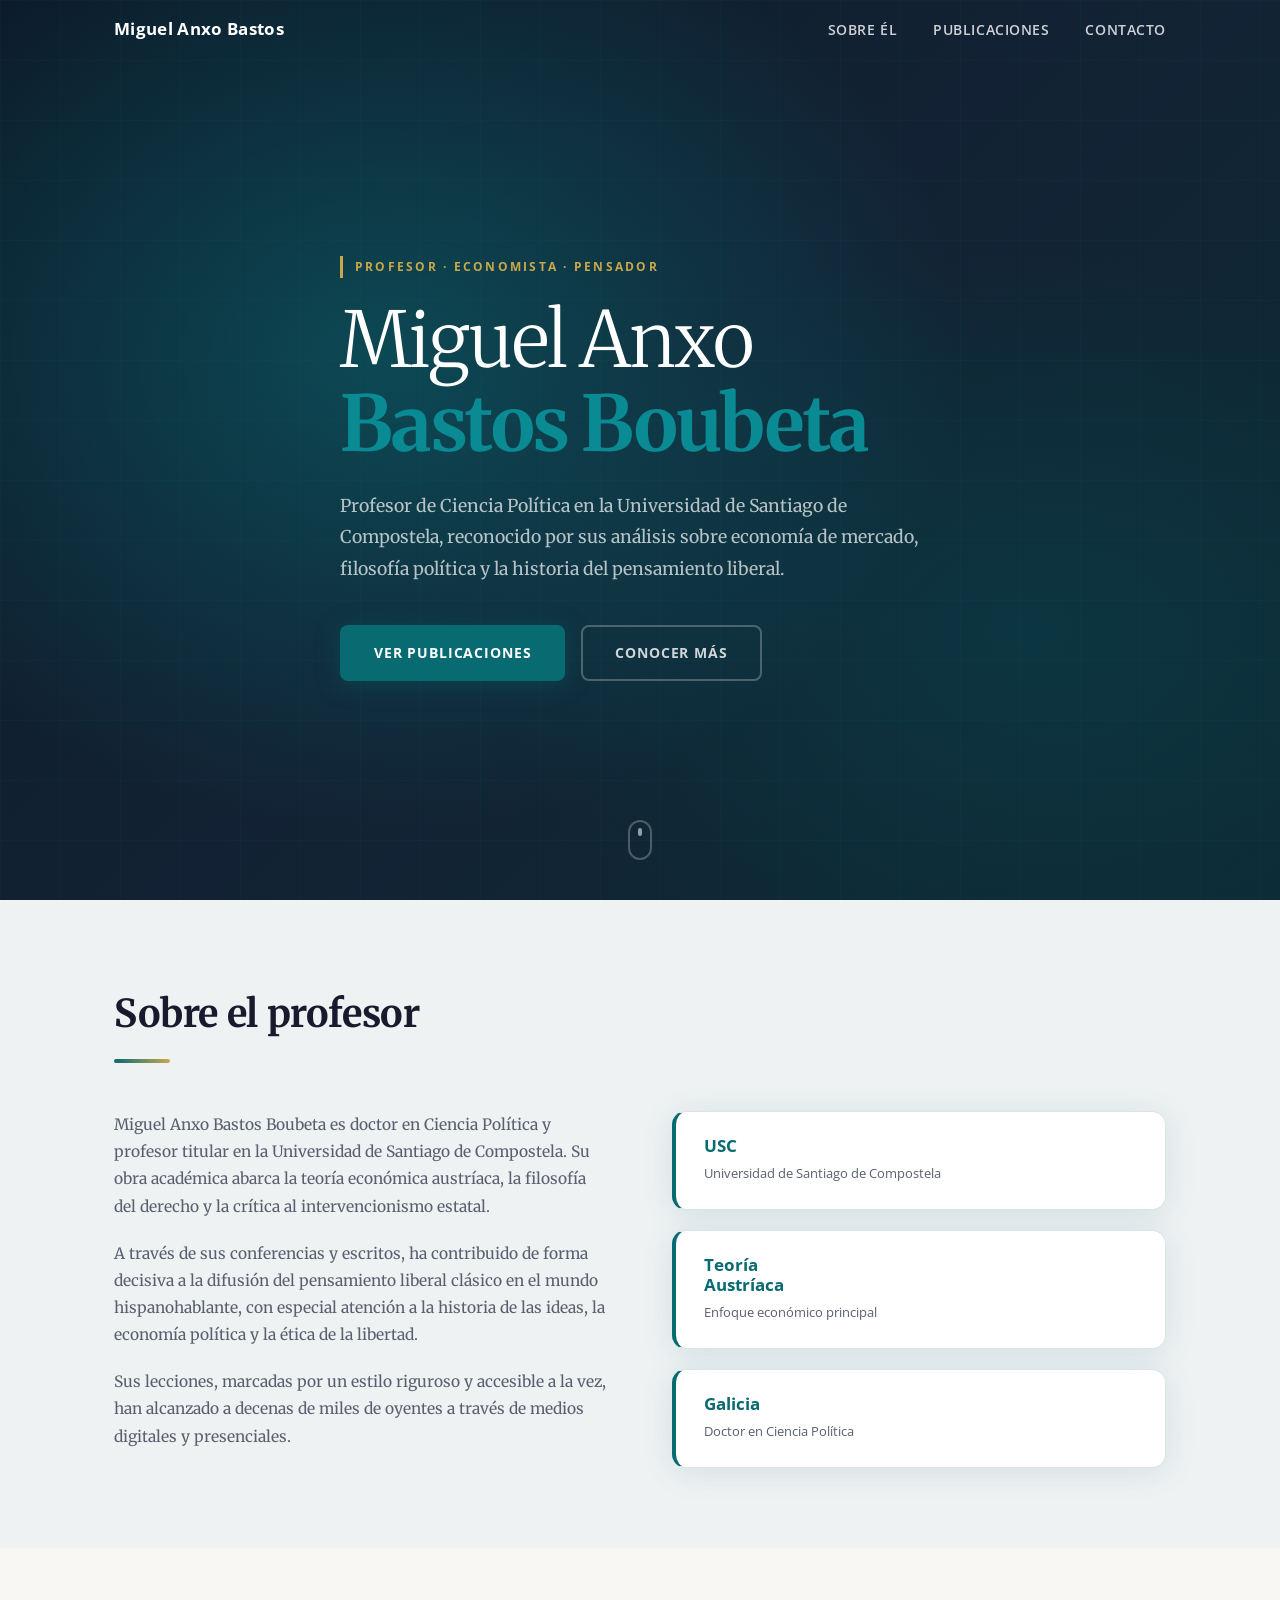
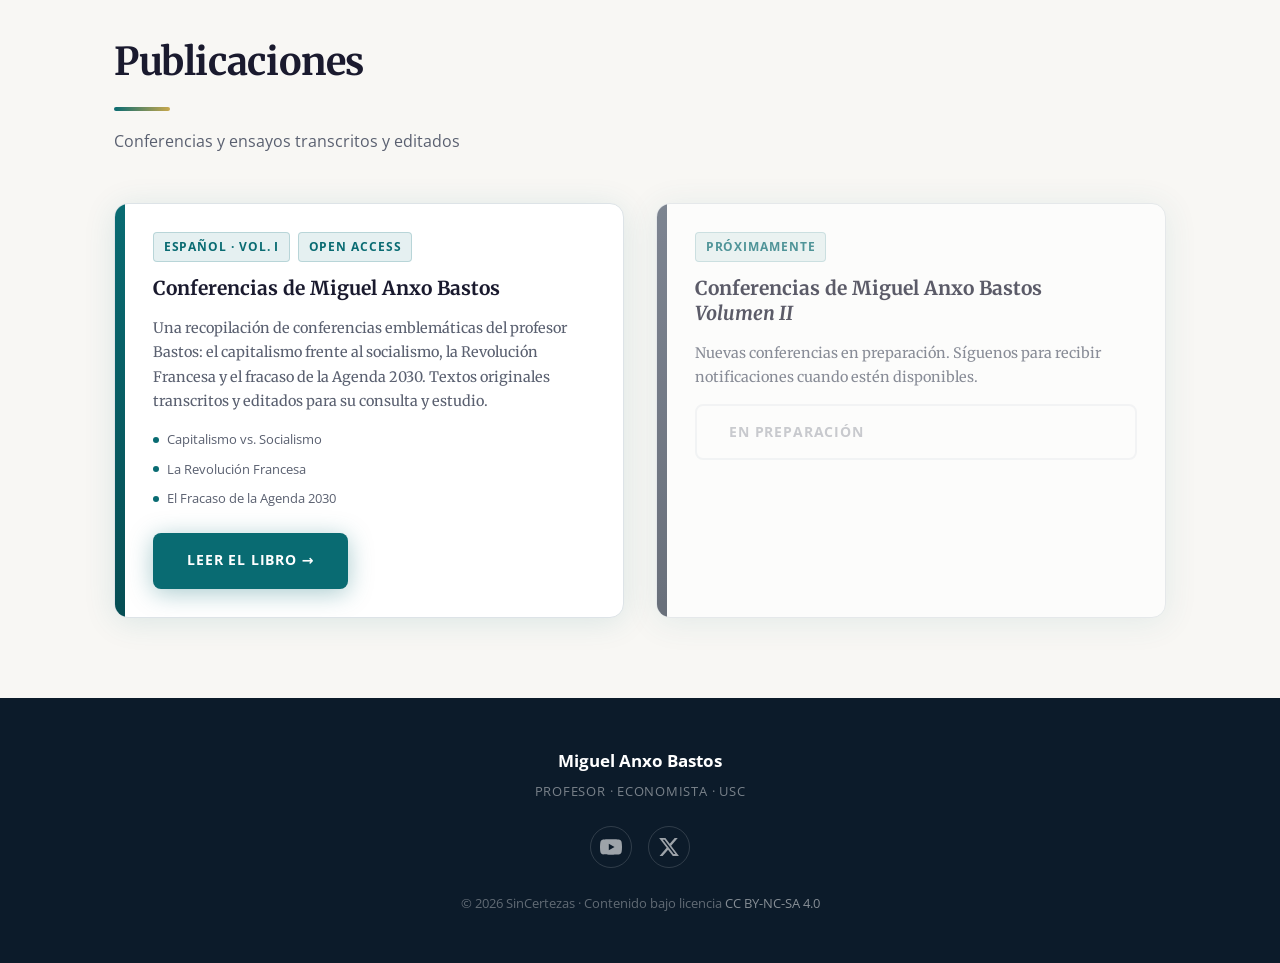
==== site/index.html @ 7849b555 "Initial commit to setup site." ====
<!DOCTYPE html>
<html lang="es">

<head>
  <meta charset="UTF-8" />
  <meta name="viewport" content="width=device-width, initial-scale=1.0" />
  <title>Miguel Anxo Bastos · Economista y Profesor de Ciencia Política</title>
  <meta name="description"
    content="Sitio no oficial de Miguel Anxo Bastos Boubeta, profesor de Ciencia Política y economista gallego. Accede a sus conferencias transcritas, análisis y publicaciones." />
  <meta property="og:title" content="Miguel Anxo Bastos · Economista y Profesor" />
  <meta property="og:description"
    content="Conferencias, análisis económico y pensamiento político de Miguel Anxo Bastos Boubeta." />
  <meta property="og:locale" content="es_ES" />
  <meta property="og:type" content="website" />
  <meta property="og:url" content="https://www.miguelanxobastos.org/" />
  <link rel="canonical" href="https://www.miguelanxobastos.org/" />
  <link rel="preconnect" href="https://fonts.googleapis.com" />
  <link rel="preconnect" href="https://fonts.gstatic.com" crossorigin />
  <link
    href="https://fonts.googleapis.com/css2?family=Merriweather:ital,wght@0,300;0,400;0,700;1,300;1,400&family=Open+Sans:wght@300;400;600;700&display=swap"
    rel="stylesheet" />
  <link rel="stylesheet" href="style.css" />
  <!-- Analytics -->
  <script defer data-domain="miguelanxobastos.org" data-api="/chivatin/chivatin/event"
    src="/chivatin/chivatin/script.js"></script>
</head>

<body>

  <!-- ─── NAV ─────────────────────────────────────────────── -->
  <header class="nav-bar" id="navbar">
    <div class="nav-inner">
      <a href="#" class="nav-logo">Miguel Anxo Bastos</a>
      <nav>
        <a href="#sobre" class="nav-link">Sobre él</a>
        <a href="#publicaciones" class="nav-link">Publicaciones</a>
        <a href="#contacto" class="nav-link">Contacto</a>
      </nav>
    </div>
  </header>

  <!-- ─── HERO ─────────────────────────────────────────────── -->
  <section class="hero" id="inicio">
    <div class="hero-bg"></div>
    <div class="hero-content">
      <span class="hero-label">Profesor · Economista · Pensador</span>
      <h1 class="hero-title">Miguel Anxo<br /><em>Bastos Boubeta</em></h1>
      <p class="hero-sub">
        Profesor de Ciencia Política en la Universidad de Santiago de Compostela,
        reconocido por sus análisis sobre economía de mercado, filosofía política
        y la historia del pensamiento liberal.
      </p>
      <div class="hero-actions">
        <a href="#publicaciones" class="btn btn-primary">Ver publicaciones</a>
        <a href="#sobre" class="btn btn-ghost">Conocer más</a>
      </div>
    </div>
    <div class="hero-scroll-hint" aria-hidden="true">
      <span></span>
    </div>
  </section>

  <!-- ─── SOBRE ─────────────────────────────────────────────── -->
  <section class="section sobre" id="sobre">
    <div class="container">
      <div class="section-header">
        <h2>Sobre el profesor</h2>
        <div class="section-rule"></div>
      </div>
      <div class="sobre-grid">
        <div class="sobre-text">
          <p>
            Miguel Anxo Bastos Boubeta es doctor en Ciencia Política y profesor
            titular en la Universidad de Santiago de Compostela. Su obra académica
            abarca la teoría económica austríaca, la filosofía del derecho y la
            crítica al intervencionismo estatal.
          </p>
          <p>
            A través de sus conferencias y escritos, ha contribuido de forma
            decisiva a la difusión del pensamiento liberal clásico en el mundo
            hispanohablante, con especial atención a la historia de las ideas,
            la economía política y la ética de la libertad.
          </p>
          <p>
            Sus lecciones, marcadas por un estilo riguroso y accesible a la vez,
            han alcanzado a decenas de miles de oyentes a través de medios
            digitales y presenciales.
          </p>
        </div>
        <div class="sobre-stats">
          <div class="stat-card">
            <span class="stat-number">USC</span>
            <span class="stat-label">Universidad de Santiago de Compostela</span>
          </div>
          <div class="stat-card">
            <span class="stat-number">Teoría<br />Austríaca</span>
            <span class="stat-label">Enfoque económico principal</span>
          </div>
          <div class="stat-card">
            <span class="stat-number">Galicia</span>
            <span class="stat-label">Doctor en Ciencia Política</span>
          </div>
        </div>
      </div>
    </div>
  </section>

  <!-- ─── PUBLICACIONES ─────────────────────────────────────── -->
  <section class="section publicaciones" id="publicaciones">
    <div class="container">
      <div class="section-header">
        <h2>Publicaciones</h2>
        <div class="section-rule"></div>
        <p class="section-sub">Conferencias y ensayos transcritos y editados</p>
      </div>
      <div class="books-grid">

        <!-- Book card: Vol I -->
        <article class="book-card" id="book-conferencias-vol-i">
          <div class="book-spine"></div>
          <div class="book-card-body">
            <div class="book-meta">
              <span class="book-tag">Español · Vol. I</span>
              <span class="book-tag">Open Access</span>
            </div>
            <h3 class="book-title">Conferencias de Miguel Anxo Bastos</h3>
            <p class="book-desc">
              Una recopilación de conferencias emblemáticas del profesor Bastos:
              el capitalismo frente al socialismo, la Revolución Francesa y el
              fracaso de la Agenda 2030. Textos originales transcritos y editados
              para su consulta y estudio.
            </p>
            <ul class="book-chapters">
              <li>Capitalismo vs. Socialismo</li>
              <li>La Revolución Francesa</li>
              <li>El Fracaso de la Agenda 2030</li>
            </ul>
            <a href="/conferencias_vol_i/" class="btn btn-primary book-cta" id="book-read-vol-i">
              Leer el libro →
            </a>
          </div>
        </article>

        <!-- Placeholder card: Vol II (coming soon) -->
        <article class="book-card book-card--soon" id="book-conferencias-vol-ii">
          <div class="book-spine book-spine--alt"></div>
          <div class="book-card-body">
            <div class="book-meta">
              <span class="book-tag">Próximamente</span>
            </div>
            <h3 class="book-title">Conferencias de Miguel Anxo Bastos<br /><em>Volumen II</em></h3>
            <p class="book-desc">
              Nuevas conferencias en preparación. Síguenos para recibir
              notificaciones cuando estén disponibles.
            </p>
            <span class="btn btn-ghost btn-disabled">En preparación</span>
          </div>
        </article>

      </div>
    </div>
  </section>

  <!-- ─── CONTACTO / FOOTER ─────────────────────────────────── -->
  <footer class="footer" id="contacto">
    <div class="container footer-inner">
      <div class="footer-brand">
        <span class="footer-name">Miguel Anxo Bastos</span>
        <span class="footer-tagline">Profesor · Economista · USC</span>
      </div>
      <div class="footer-links">
        <a href="https://www.youtube.com/watch?v=b1VOV4dVapQ&list=PLF9aIFEJl1RNHY_1Ks-uacRBmCGb8vvih" target="_blank"
          rel="noopener" class="footer-icon" aria-label="YouTube" id="link-youtube">
          <svg viewBox="0 0 24 24" fill="currentColor" width="22" height="22">
            <path
              d="M23.5 6.2a3.02 3.02 0 0 0-2.12-2.14C19.5 3.6 12 3.6 12 3.6s-7.5 0-9.38.46A3.02 3.02 0 0 0 .5 6.2 31.7 31.7 0 0 0 0 12a31.7 31.7 0 0 0 .5 5.8 3.02 3.02 0 0 0 2.12 2.14C4.5 20.4 12 20.4 12 20.4s7.5 0 9.38-.46a3.02 3.02 0 0 0 2.12-2.14A31.7 31.7 0 0 0 24 12a31.7 31.7 0 0 0-.5-5.8zM9.6 15.6V8.4l6.28 3.6-6.28 3.6z" />
          </svg>
        </a>
        <a href="https://x.com/Bastos_Quotes" target="_blank" rel="noopener" class="footer-icon"
          aria-label="X / Twitter" id="link-twitter">
          <svg viewBox="0 0 24 24" fill="currentColor" width="22" height="22">
            <path
              d="M18.244 2.25h3.308l-7.227 8.26 8.502 11.24H16.17l-5.214-6.817L4.99 21.75H1.68l7.73-8.835L1.254 2.25H8.08l4.713 6.231zm-1.161 17.52h1.833L7.084 4.126H5.117z" />
          </svg>
        </a>
      </div>
      <p class="footer-copy">
        © <span id="year"></span> SinCertezas · Contenido bajo licencia
        <a href="https://creativecommons.org/licenses/by-nc-sa/4.0/" target="_blank" rel="noopener">CC BY-NC-SA 4.0</a>
      </p>
    </div>
  </footer>

  <script>
    // Set current year
    document.getElementById('year').textContent = new Date().getFullYear();

    // Sticky nav shadow on scroll
    const nav = document.getElementById('navbar');
    window.addEventListener('scroll', () => {
      nav.classList.toggle('nav-scrolled', window.scrollY > 40);
    });
  </script>
</body>

</html>
---- site/style.css ----
/* ─── Design Tokens ─────────────────────────────────────── */
:root {
  --teal:       #096B72;
  --teal-light: #0a8a93;
  --teal-dark:  #064e54;
  --navy:       #0c1b2a;
  --navy-mid:   #122234;
  --gold:       #c9a84c;
  --text:       #1a1a2e;
  --text-muted: #5a6070;
  --bg:         #f8f7f4;
  --bg-alt:     #eef2f3;
  --card-bg:    #ffffff;
  --border:     #dde3e7;
  --radius:     14px;
  --shadow:     0 4px 32px rgba(9,107,114,.12);
  --shadow-lg:  0 12px 56px rgba(9,107,114,.20);
  --transition: .3s cubic-bezier(.4,0,.2,1);
  --font-body:  'Merriweather', Georgia, serif;
  --font-ui:    'Open Sans', system-ui, sans-serif;
}

/* ─── Dark Mode ──────────────────────────────────────────── */
@media (prefers-color-scheme: dark) {
  :root {
    --text:      #e8eaf0;
    --text-muted:#8a95a5;
    --bg:        #0d1117;
    --bg-alt:    #161b22;
    --card-bg:   #1c2333;
    --border:    #2d3748;
    --shadow:    0 4px 32px rgba(0,0,0,.4);
    --shadow-lg: 0 12px 56px rgba(0,0,0,.5);
  }
}

/* ─── Reset & Base ───────────────────────────────────────── */
*, *::before, *::after { box-sizing: border-box; margin: 0; padding: 0; }
html { scroll-behavior: smooth; font-size: 16px; }

body {
  font-family: var(--font-body);
  background-color: var(--bg);
  color: var(--text);
  line-height: 1.75;
  -webkit-font-smoothing: antialiased;
}

a { color: var(--teal); text-decoration: none; transition: color var(--transition); }
a:hover { color: var(--teal-light); }

img { max-width: 100%; display: block; }

/* ─── Layout ─────────────────────────────────────────────── */
.container {
  max-width: 1100px;
  margin: 0 auto;
  padding: 0 1.5rem;
}

.section {
  padding: 5rem 0;
}

/* ─── Nav ────────────────────────────────────────────────── */
.nav-bar {
  position: fixed;
  top: 0; left: 0; right: 0;
  z-index: 100;
  background: transparent;
  transition: background var(--transition), box-shadow var(--transition);
}

.nav-bar.nav-scrolled {
  background: rgba(12, 27, 42, 0.92);
  backdrop-filter: blur(12px);
  -webkit-backdrop-filter: blur(12px);
  box-shadow: 0 1px 0 rgba(255,255,255,.08);
}

.nav-inner {
  max-width: 1100px;
  margin: 0 auto;
  padding: .9rem 1.5rem;
  display: flex;
  align-items: center;
  justify-content: space-between;
}

.nav-logo {
  font-family: var(--font-ui);
  font-weight: 700;
  font-size: 1.05rem;
  color: #fff;
  letter-spacing: .02em;
}

.nav-link {
  font-family: var(--font-ui);
  font-size: .88rem;
  font-weight: 600;
  color: rgba(255,255,255,.8);
  margin-left: 2rem;
  letter-spacing: .04em;
  text-transform: uppercase;
  transition: color var(--transition);
}
.nav-link:hover { color: #fff; }

/* ─── Hero ───────────────────────────────────────────────── */
.hero {
  position: relative;
  min-height: 100vh;
  display: flex;
  align-items: center;
  overflow: hidden;
}

.hero-bg {
  position: absolute;
  inset: 0;
  background:
    radial-gradient(ellipse 70% 80% at 30% 40%, rgba(9,107,114,.55) 0%, transparent 65%),
    radial-gradient(ellipse 60% 60% at 80% 70%, rgba(6,78,84,.4) 0%, transparent 70%),
    linear-gradient(135deg, #0c1b2a 0%, #122234 50%, #0d2a35 100%);
  z-index: 0;
}

/* Subtle animated grid pattern */
.hero-bg::after {
  content: '';
  position: absolute;
  inset: 0;
  background-image:
    linear-gradient(rgba(9,107,114,.08) 1px, transparent 1px),
    linear-gradient(90deg, rgba(9,107,114,.08) 1px, transparent 1px);
  background-size: 60px 60px;
  animation: gridPan 20s linear infinite;
}

@keyframes gridPan {
  from { background-position: 0 0; }
  to   { background-position: 60px 60px; }
}

.hero-content {
  position: relative;
  z-index: 2;
  max-width: 1100px;
  margin: 0 auto;
  padding: 7rem 1.5rem 5rem;
}

.hero-label {
  display: inline-block;
  font-family: var(--font-ui);
  font-size: .78rem;
  font-weight: 700;
  letter-spacing: .18em;
  text-transform: uppercase;
  color: var(--gold);
  margin-bottom: 1.25rem;
  border-left: 3px solid var(--gold);
  padding-left: .75rem;
}

.hero-title {
  font-size: clamp(2.8rem, 6vw, 5rem);
  font-weight: 300;
  color: #fff;
  line-height: 1.1;
  margin-bottom: 1.5rem;
  letter-spacing: -.02em;
}
.hero-title em {
  font-style: normal;
  font-weight: 700;
  color: var(--teal-light);
}

.hero-sub {
  max-width: 600px;
  font-size: 1.1rem;
  color: rgba(255,255,255,.7);
  line-height: 1.8;
  margin-bottom: 2.5rem;
}

.hero-actions { display: flex; gap: 1rem; flex-wrap: wrap; }

/* ─── Buttons ────────────────────────────────────────────── */
.btn {
  display: inline-flex;
  align-items: center;
  font-family: var(--font-ui);
  font-weight: 700;
  font-size: .88rem;
  letter-spacing: .06em;
  text-transform: uppercase;
  padding: .85rem 2rem;
  border-radius: 8px;
  transition: all var(--transition);
  cursor: pointer;
  border: 2px solid transparent;
}

.btn-primary {
  background: var(--teal);
  color: #fff;
  box-shadow: 0 4px 24px rgba(9,107,114,.35);
}
.btn-primary:hover {
  background: var(--teal-light);
  color: #fff;
  transform: translateY(-2px);
  box-shadow: 0 8px 32px rgba(9,107,114,.45);
}

.btn-ghost {
  background: transparent;
  color: rgba(255,255,255,.8);
  border-color: rgba(255,255,255,.25);
}
.btn-ghost:hover {
  border-color: rgba(255,255,255,.6);
  color: #fff;
  transform: translateY(-2px);
}

.btn-disabled {
  opacity: .45;
  cursor: not-allowed;
  pointer-events: none;
  background: transparent;
  border-color: var(--border);
  color: var(--text-muted);
}

/* ─── Scroll hint ────────────────────────────────────────── */
.hero-scroll-hint {
  position: absolute;
  bottom: 2.5rem;
  left: 50%;
  transform: translateX(-50%);
  z-index: 2;
}
.hero-scroll-hint span {
  display: block;
  width: 24px;
  height: 40px;
  border: 2px solid rgba(255,255,255,.25);
  border-radius: 12px;
  position: relative;
}
.hero-scroll-hint span::after {
  content: '';
  position: absolute;
  top: 6px;
  left: 50%;
  transform: translateX(-50%);
  width: 4px;
  height: 8px;
  background: rgba(255,255,255,.55);
  border-radius: 2px;
  animation: scrollDot 2s ease-in-out infinite;
}
@keyframes scrollDot {
  0%   { opacity: 1; transform: translateX(-50%) translateY(0); }
  100% { opacity: 0; transform: translateX(-50%) translateY(14px); }
}

/* ─── Section Header ─────────────────────────────────────── */
.section-header {
  margin-bottom: 3rem;
}

.section-header h2 {
  font-size: clamp(1.8rem, 3vw, 2.6rem);
  font-weight: 700;
  letter-spacing: -.01em;
  margin-bottom: .75rem;
}

.section-rule {
  width: 56px;
  height: 4px;
  background: linear-gradient(90deg, var(--teal), var(--gold));
  border-radius: 2px;
  margin-bottom: 1rem;
}

.section-sub {
  font-family: var(--font-ui);
  color: var(--text-muted);
  font-size: 1rem;
}

/* ─── Sobre ──────────────────────────────────────────────── */
.sobre { background: var(--bg-alt); }

.sobre-grid {
  display: grid;
  grid-template-columns: 1fr 1fr;
  gap: 4rem;
  align-items: start;
}

@media (max-width: 768px) {
  .sobre-grid { grid-template-columns: 1fr; gap: 2.5rem; }
}

.sobre-text p {
  margin-bottom: 1.25rem;
  color: var(--text-muted);
  font-size: .97rem;
}
.sobre-text p:last-child { margin-bottom: 0; }

.sobre-stats {
  display: flex;
  flex-direction: column;
  gap: 1.25rem;
}

.stat-card {
  background: var(--card-bg);
  border: 1px solid var(--border);
  border-radius: var(--radius);
  padding: 1.5rem 1.75rem;
  box-shadow: var(--shadow);
  display: flex;
  flex-direction: column;
  gap: .35rem;
  transition: transform var(--transition), box-shadow var(--transition);
  border-left: 4px solid var(--teal);
}
.stat-card:hover {
  transform: translateY(-3px);
  box-shadow: var(--shadow-lg);
}

.stat-number {
  font-family: var(--font-ui);
  font-size: 1.05rem;
  font-weight: 700;
  color: var(--teal);
  line-height: 1.2;
}
.stat-label {
  font-family: var(--font-ui);
  font-size: .82rem;
  color: var(--text-muted);
}

/* ─── Publicaciones ──────────────────────────────────────── */
.publicaciones { background: var(--bg); }

.books-grid {
  display: grid;
  grid-template-columns: repeat(auto-fit, minmax(320px, 1fr));
  gap: 2rem;
}

.book-card {
  background: var(--card-bg);
  border: 1px solid var(--border);
  border-radius: var(--radius);
  box-shadow: var(--shadow);
  display: flex;
  flex-direction: row;
  overflow: hidden;
  transition: transform var(--transition), box-shadow var(--transition);
}
.book-card:hover {
  transform: translateY(-4px);
  box-shadow: var(--shadow-lg);
}

.book-card--soon {
  opacity: .7;
}
.book-card--soon:hover { transform: none; box-shadow: var(--shadow); }

.book-spine {
  width: 10px;
  flex-shrink: 0;
  background: linear-gradient(180deg, var(--teal), var(--teal-dark));
}
.book-spine--alt {
  background: linear-gradient(180deg, #4a5568, #2d3748);
}

.book-card-body {
  padding: 1.75rem;
  display: flex;
  flex-direction: column;
  gap: .9rem;
}

.book-meta { display: flex; gap: .5rem; flex-wrap: wrap; }

.book-tag {
  font-family: var(--font-ui);
  font-size: .72rem;
  font-weight: 700;
  letter-spacing: .08em;
  text-transform: uppercase;
  background: rgba(9,107,114,.1);
  color: var(--teal);
  padding: .25rem .6rem;
  border-radius: 4px;
  border: 1px solid rgba(9,107,114,.2);
}
@media (prefers-color-scheme: dark) {
  .book-tag { background: rgba(9,107,114,.25); border-color: rgba(9,107,114,.4); }
}

.book-title {
  font-size: 1.2rem;
  font-weight: 700;
  line-height: 1.3;
}

.book-desc {
  font-size: .9rem;
  color: var(--text-muted);
  line-height: 1.7;
}

.book-chapters {
  list-style: none;
  padding: 0;
  display: flex;
  flex-direction: column;
  gap: .4rem;
}
.book-chapters li {
  font-family: var(--font-ui);
  font-size: .83rem;
  color: var(--text-muted);
  display: flex;
  align-items: center;
  gap: .5rem;
}
.book-chapters li::before {
  content: '';
  display: inline-block;
  width: 6px;
  height: 6px;
  border-radius: 50%;
  background: var(--teal);
  flex-shrink: 0;
}

.book-cta { align-self: flex-start; margin-top: .5rem; }

/* ─── Footer ─────────────────────────────────────────────── */
.footer {
  background: var(--navy);
  padding: 3rem 0;
}

.footer-inner {
  display: flex;
  flex-direction: column;
  align-items: center;
  gap: 1.5rem;
  text-align: center;
}

.footer-brand {
  display: flex;
  flex-direction: column;
  gap: .3rem;
}

.footer-name {
  font-family: var(--font-ui);
  font-weight: 700;
  font-size: 1.05rem;
  color: #fff;
}

.footer-tagline {
  font-family: var(--font-ui);
  font-size: .8rem;
  color: rgba(255,255,255,.45);
  letter-spacing: .06em;
  text-transform: uppercase;
}

.footer-links { display: flex; gap: 1rem; }

.footer-icon {
  display: flex;
  align-items: center;
  justify-content: center;
  width: 42px;
  height: 42px;
  border-radius: 50%;
  border: 1px solid rgba(255,255,255,.15);
  color: rgba(255,255,255,.6);
  transition: all var(--transition);
}
.footer-icon:hover {
  background: var(--teal);
  border-color: var(--teal);
  color: #fff;
  transform: translateY(-2px);
}

.footer-copy {
  font-family: var(--font-ui);
  font-size: .8rem;
  color: rgba(255,255,255,.35);
}
.footer-copy a { color: rgba(255,255,255,.5); }
.footer-copy a:hover { color: rgba(255,255,255,.8); }

/* ─── Utilities ──────────────────────────────────────────── */
@media (max-width: 500px) {
  .hero-title { font-size: 2.4rem; }
  .nav-link { display: none; }
  .books-grid { grid-template-columns: 1fr; }
}
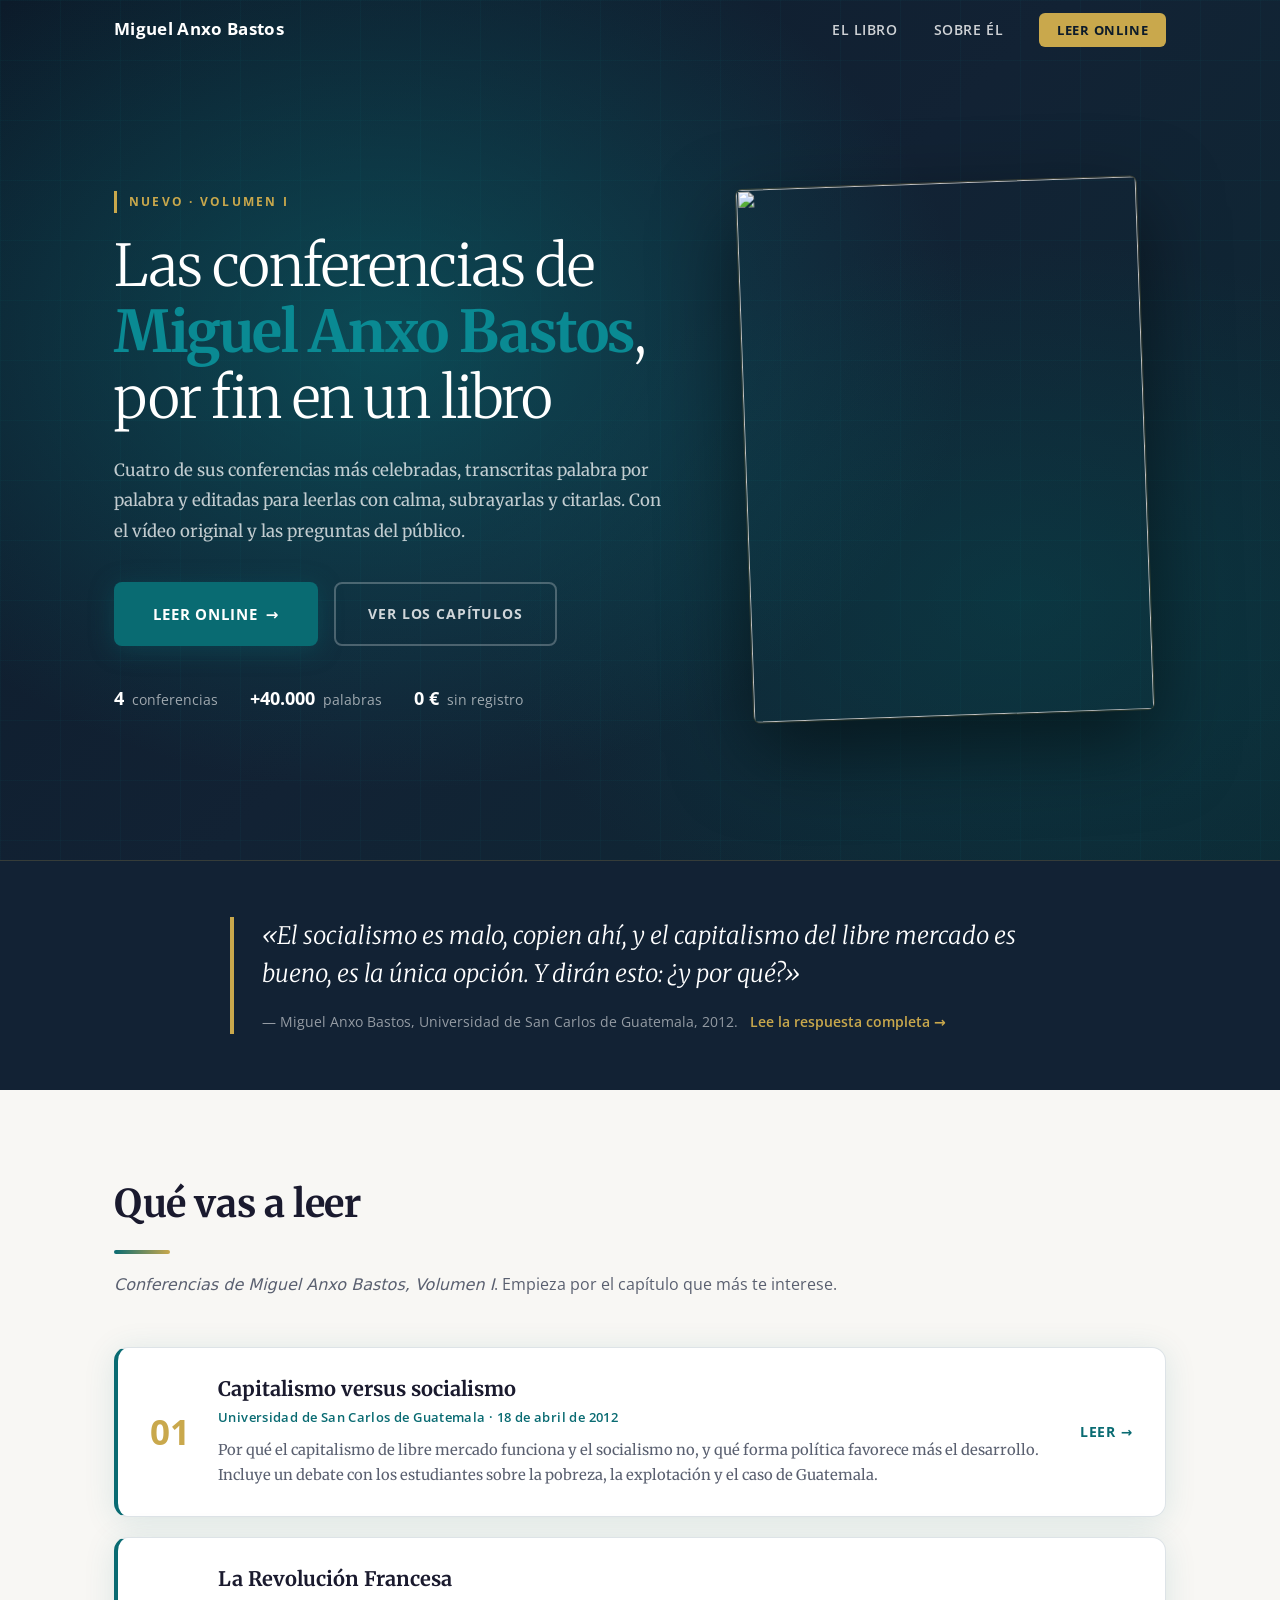
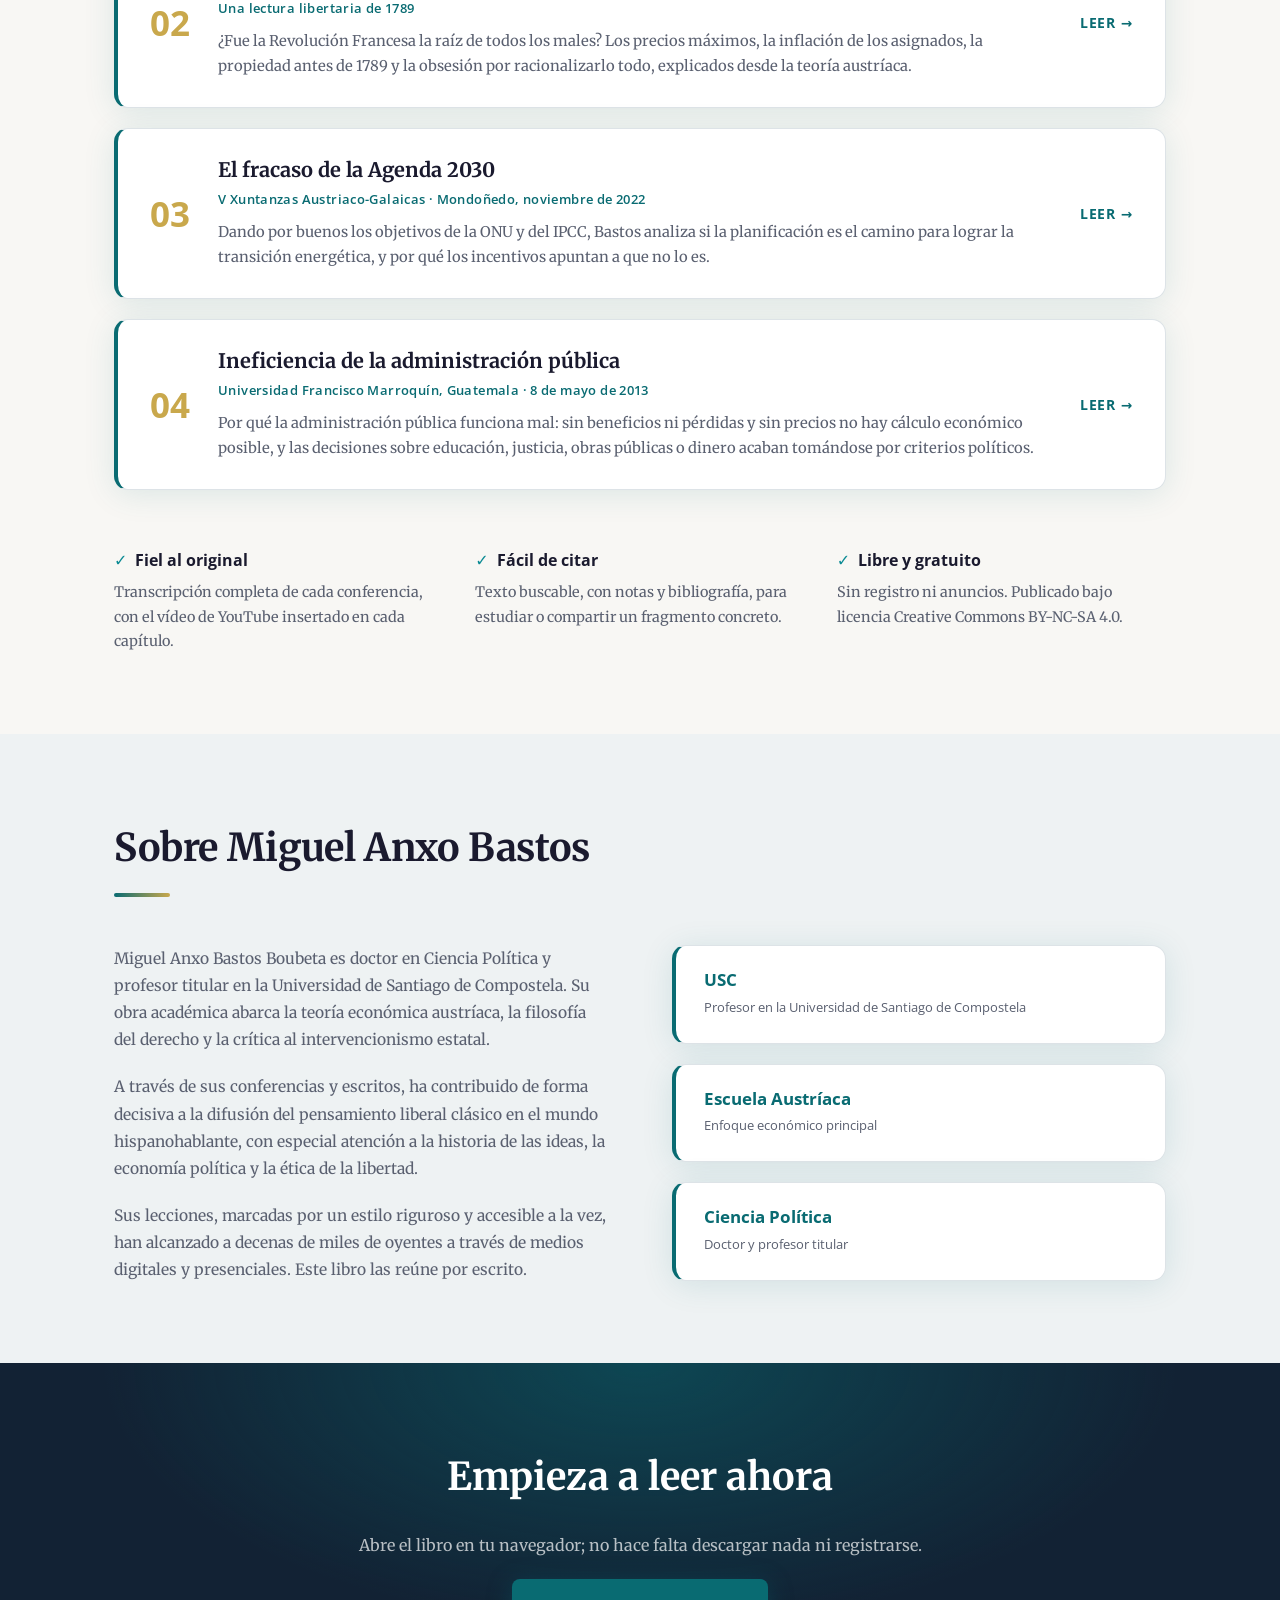
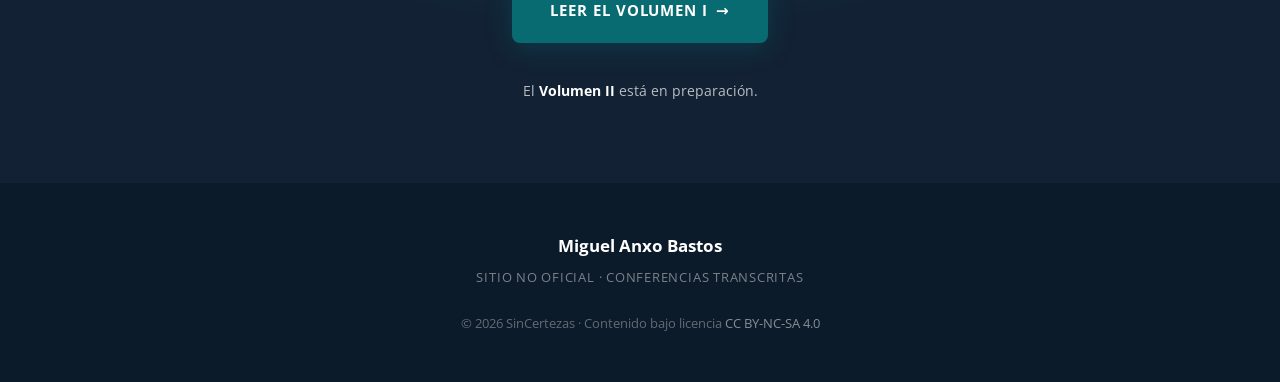
==== commit 0d8cd843: "New webpage." ====
--- a/site/index.html
+++ b/site/index.html
@@ -4,188 +4,326 @@
 <head>
   <meta charset="UTF-8" />
   <meta name="viewport" content="width=device-width, initial-scale=1.0" />
-  <title>Miguel Anxo Bastos · Economista y Profesor de Ciencia Política</title>
+  <title>Conferencias de Miguel Anxo Bastos: libro online</title>
   <meta name="description"
-    content="Sitio no oficial de Miguel Anxo Bastos Boubeta, profesor de Ciencia Política y economista gallego. Accede a sus conferencias transcritas, análisis y publicaciones." />
-  <meta property="og:title" content="Miguel Anxo Bastos · Economista y Profesor" />
+    content="Lee online las conferencias de Miguel Anxo Bastos transcritas y editadas: Capitalismo vs. Socialismo, la Revolución Francesa, el fracaso de la Agenda 2030 y la ineficiencia de la administración pública." />
+  <meta name="author" content="SinCertezas" />
+  <meta name="robots" content="index, follow, max-image-preview:large" />
+  <meta name="theme-color" content="#0c1b2a" />
+  <link rel="canonical" href="https://www.miguelanxobastos.org/" />
+
+  <!-- Open Graph / Twitter -->
+  <meta property="og:type" content="website" />
+  <meta property="og:site_name" content="Miguel Anxo Bastos" />
+  <meta property="og:locale" content="es_ES" />
+  <meta property="og:url" content="https://www.miguelanxobastos.org/" />
+  <meta property="og:title" content="Conferencias de Miguel Anxo Bastos · Vol. I" />
   <meta property="og:description"
-    content="Conferencias, análisis económico y pensamiento político de Miguel Anxo Bastos Boubeta." />
-  <meta property="og:locale" content="es_ES" />
-  <meta property="og:type" content="website" />
-  <meta property="og:url" content="https://www.miguelanxobastos.org/" />
-  <link rel="canonical" href="https://www.miguelanxobastos.org/" />
+    content="Cuatro conferencias del profesor Bastos transcritas y editadas. Léelas online, sin registro." />
+  <meta property="og:image" content="https://www.miguelanxobastos.org/conferencias_vol_i/cover.png" />
+  <meta property="og:image:width" content="640" />
+  <meta property="og:image:height" content="640" />
+  <meta property="og:image:alt" content="Portada del libro Conferencias de Miguel Anxo Bastos, Volumen I" />
+  <meta name="twitter:card" content="summary_large_image" />
+
+  <link rel="icon" type="image/png" href="/logo.png" />
+  <link rel="preload" as="image" href="/conferencias_vol_i/cover.png" />
   <link rel="preconnect" href="https://fonts.googleapis.com" />
   <link rel="preconnect" href="https://fonts.gstatic.com" crossorigin />
   <link
     href="https://fonts.googleapis.com/css2?family=Merriweather:ital,wght@0,300;0,400;0,700;1,300;1,400&family=Open+Sans:wght@300;400;600;700&display=swap"
     rel="stylesheet" />
   <link rel="stylesheet" href="style.css" />
+
+  <!-- Structured data -->
+  <script type="application/ld+json">
+  {
+    "@context": "https://schema.org",
+    "@graph": [
+      {
+        "@type": "WebSite",
+        "@id": "https://www.miguelanxobastos.org/#website",
+        "url": "https://www.miguelanxobastos.org/",
+        "name": "Miguel Anxo Bastos",
+        "inLanguage": "es"
+      },
+      {
+        "@type": "Person",
+        "@id": "https://www.miguelanxobastos.org/#person",
+        "name": "Miguel Anxo Bastos Boubeta",
+        "jobTitle": "Profesor de Ciencia Política",
+        "affiliation": {
+          "@type": "CollegeOrUniversity",
+          "name": "Universidad de Santiago de Compostela"
+        },
+        "knowsAbout": ["Escuela austríaca de economía", "Ciencia política", "Liberalismo", "Historia del pensamiento político"]
+      },
+      {
+        "@type": "Book",
+        "@id": "https://www.miguelanxobastos.org/#book-vol-i",
+        "name": "Conferencias de Miguel Anxo Bastos, Volumen I",
+        "url": "https://www.miguelanxobastos.org/conferencias_vol_i/",
+        "image": "https://www.miguelanxobastos.org/conferencias_vol_i/cover.png",
+        "inLanguage": "es",
+        "isAccessibleForFree": true,
+        "license": "https://creativecommons.org/licenses/by-nc-sa/4.0/",
+        "author": { "@id": "https://www.miguelanxobastos.org/#person" },
+        "about": ["Capitalismo", "Socialismo", "Revolución Francesa", "Agenda 2030", "Administración pública"],
+        "hasPart": [
+          {
+            "@type": "Chapter",
+            "name": "Capitalismo versus socialismo",
+            "url": "https://www.miguelanxobastos.org/conferencias_vol_i/capitalismo-vs-socialismo.html"
+          },
+          {
+            "@type": "Chapter",
+            "name": "La Revolución Francesa",
+            "url": "https://www.miguelanxobastos.org/conferencias_vol_i/la-revolucion-francesa.html"
+          },
+          {
+            "@type": "Chapter",
+            "name": "El fracaso de la Agenda 2030",
+            "url": "https://www.miguelanxobastos.org/conferencias_vol_i/el-fracaso-de-la-agenda-2030.html"
+          },
+          {
+            "@type": "Chapter",
+            "name": "Ineficiencia de la administración pública",
+            "url": "https://www.miguelanxobastos.org/conferencias_vol_i/ineficiencia-administracion-publica.html"
+          }
+        ]
+      }
+    ]
+  }
+  </script>
+
   <!-- Analytics -->
   <script defer data-domain="miguelanxobastos.org" data-api="/chivatin/chivatin/event"
     src="/chivatin/chivatin/script.js"></script>
 </head>
 
 <body>
+  <a href="#libro" class="skip-link">Saltar al libro</a>
 
   <!-- ─── NAV ─────────────────────────────────────────────── -->
   <header class="nav-bar" id="navbar">
     <div class="nav-inner">
-      <a href="#" class="nav-logo">Miguel Anxo Bastos</a>
-      <nav>
+      <a href="#inicio" class="nav-logo">Miguel Anxo Bastos</a>
+      <nav aria-label="Principal">
+        <a href="#libro" class="nav-link">El libro</a>
         <a href="#sobre" class="nav-link">Sobre él</a>
-        <a href="#publicaciones" class="nav-link">Publicaciones</a>
-        <a href="#contacto" class="nav-link">Contacto</a>
+        <a href="/conferencias_vol_i/" class="nav-cta">Leer online</a>
       </nav>
     </div>
   </header>
 
-  <!-- ─── HERO ─────────────────────────────────────────────── -->
-  <section class="hero" id="inicio">
-    <div class="hero-bg"></div>
-    <div class="hero-content">
-      <span class="hero-label">Profesor · Economista · Pensador</span>
-      <h1 class="hero-title">Miguel Anxo<br /><em>Bastos Boubeta</em></h1>
-      <p class="hero-sub">
-        Profesor de Ciencia Política en la Universidad de Santiago de Compostela,
-        reconocido por sus análisis sobre economía de mercado, filosofía política
-        y la historia del pensamiento liberal.
-      </p>
-      <div class="hero-actions">
-        <a href="#publicaciones" class="btn btn-primary">Ver publicaciones</a>
-        <a href="#sobre" class="btn btn-ghost">Conocer más</a>
-      </div>
-    </div>
-    <div class="hero-scroll-hint" aria-hidden="true">
-      <span></span>
-    </div>
-  </section>
-
-  <!-- ─── SOBRE ─────────────────────────────────────────────── -->
-  <section class="section sobre" id="sobre">
-    <div class="container">
-      <div class="section-header">
-        <h2>Sobre el profesor</h2>
-        <div class="section-rule"></div>
-      </div>
-      <div class="sobre-grid">
-        <div class="sobre-text">
-          <p>
-            Miguel Anxo Bastos Boubeta es doctor en Ciencia Política y profesor
-            titular en la Universidad de Santiago de Compostela. Su obra académica
-            abarca la teoría económica austríaca, la filosofía del derecho y la
-            crítica al intervencionismo estatal.
+  <main>
+    <!-- ─── HERO ─────────────────────────────────────────────── -->
+    <section class="hero" id="inicio">
+      <div class="hero-bg"></div>
+      <div class="hero-content">
+        <div class="hero-text">
+          <span class="hero-label">Nuevo · Volumen I</span>
+          <h1 class="hero-title">
+            Las conferencias de<br /><em>Miguel Anxo Bastos</em>,<br />por fin en un libro
+          </h1>
+          <p class="hero-sub">
+            Cuatro de sus conferencias más celebradas, transcritas palabra por palabra
+            y editadas para leerlas con calma, subrayarlas y citarlas.
+            Con el vídeo original y las preguntas del público.
           </p>
-          <p>
-            A través de sus conferencias y escritos, ha contribuido de forma
-            decisiva a la difusión del pensamiento liberal clásico en el mundo
-            hispanohablante, con especial atención a la historia de las ideas,
-            la economía política y la ética de la libertad.
+          <div class="hero-actions">
+            <a href="/conferencias_vol_i/" class="btn btn-primary btn-lg" id="hero-read">
+              Leer online <span aria-hidden="true">→</span>
+            </a>
+            <a href="#libro" class="btn btn-ghost">Ver los capítulos</a>
+          </div>
+          <ul class="hero-facts" aria-label="Datos del libro">
+            <li><strong>4</strong> conferencias</li>
+            <li><strong>+40.000</strong> palabras</li>
+            <li><strong>0 €</strong> sin registro</li>
+          </ul>
+        </div>
+        <a href="/conferencias_vol_i/" class="hero-cover" tabindex="-1" aria-hidden="true">
+          <img src="/conferencias_vol_i/cover.png" width="640" height="640"
+            alt="" fetchpriority="high" />
+        </a>
+      </div>
+    </section>
+
+    <!-- ─── CITA ─────────────────────────────────────────────── -->
+    <section class="quote-band" aria-label="Cita del libro">
+      <div class="container">
+        <blockquote class="pull-quote">
+          <p>«El socialismo es malo, copien ahí, y el capitalismo del libre mercado es bueno,
+            es la única opción. Y dirán esto: ¿y por qué?»</p>
+          <footer>
+            — Miguel Anxo Bastos, Universidad de San Carlos de Guatemala, 2012.
+            <a href="/conferencias_vol_i/capitalismo-vs-socialismo.html">Lee la respuesta completa →</a>
+          </footer>
+        </blockquote>
+      </div>
+    </section>
+
+    <!-- ─── LIBRO ─────────────────────────────────────────────── -->
+    <section class="section libro" id="libro">
+      <div class="container">
+        <div class="section-header">
+          <h2>Qué vas a leer</h2>
+          <div class="section-rule"></div>
+          <p class="section-sub">
+            <em>Conferencias de Miguel Anxo Bastos, Volumen I</em>. Empieza por el capítulo que más te interese.
           </p>
-          <p>
-            Sus lecciones, marcadas por un estilo riguroso y accesible a la vez,
-            han alcanzado a decenas de miles de oyentes a través de medios
-            digitales y presenciales.
-          </p>
-        </div>
-        <div class="sobre-stats">
-          <div class="stat-card">
-            <span class="stat-number">USC</span>
-            <span class="stat-label">Universidad de Santiago de Compostela</span>
-          </div>
-          <div class="stat-card">
-            <span class="stat-number">Teoría<br />Austríaca</span>
-            <span class="stat-label">Enfoque económico principal</span>
-          </div>
-          <div class="stat-card">
-            <span class="stat-number">Galicia</span>
-            <span class="stat-label">Doctor en Ciencia Política</span>
-          </div>
-        </div>
-      </div>
-    </div>
-  </section>
-
-  <!-- ─── PUBLICACIONES ─────────────────────────────────────── -->
-  <section class="section publicaciones" id="publicaciones">
-    <div class="container">
-      <div class="section-header">
-        <h2>Publicaciones</h2>
-        <div class="section-rule"></div>
-        <p class="section-sub">Conferencias y ensayos transcritos y editados</p>
-      </div>
-      <div class="books-grid">
-
-        <!-- Book card: Vol I -->
-        <article class="book-card" id="book-conferencias-vol-i">
-          <div class="book-spine"></div>
-          <div class="book-card-body">
-            <div class="book-meta">
-              <span class="book-tag">Español · Vol. I</span>
-              <span class="book-tag">Open Access</span>
-            </div>
-            <h3 class="book-title">Conferencias de Miguel Anxo Bastos</h3>
-            <p class="book-desc">
-              Una recopilación de conferencias emblemáticas del profesor Bastos:
-              el capitalismo frente al socialismo, la Revolución Francesa y el
-              fracaso de la Agenda 2030. Textos originales transcritos y editados
-              para su consulta y estudio.
+        </div>
+
+        <ol class="chapters">
+          <li class="chapter-card">
+            <span class="chapter-num">01</span>
+            <div class="chapter-body">
+              <h3><a href="/conferencias_vol_i/capitalismo-vs-socialismo.html">Capitalismo versus socialismo</a></h3>
+              <p class="chapter-where">Universidad de San Carlos de Guatemala · 18 de abril de 2012</p>
+              <p>
+                Por qué el capitalismo de libre mercado funciona y el socialismo no, y qué forma
+                política favorece más el desarrollo. Incluye un debate con los estudiantes sobre
+                la pobreza, la explotación y el caso de Guatemala.
+              </p>
+            </div>
+            <a href="/conferencias_vol_i/capitalismo-vs-socialismo.html" class="chapter-link"
+              aria-label="Leer Capitalismo versus socialismo">Leer →</a>
+          </li>
+
+          <li class="chapter-card">
+            <span class="chapter-num">02</span>
+            <div class="chapter-body">
+              <h3><a href="/conferencias_vol_i/la-revolucion-francesa.html">La Revolución Francesa</a></h3>
+              <p class="chapter-where">Una lectura libertaria de 1789</p>
+              <p>
+                ¿Fue la Revolución Francesa la raíz de todos los males? Los precios máximos, la
+                inflación de los asignados, la propiedad antes de 1789 y la obsesión por
+                racionalizarlo todo, explicados desde la teoría austríaca.
+              </p>
+            </div>
+            <a href="/conferencias_vol_i/la-revolucion-francesa.html" class="chapter-link"
+              aria-label="Leer La Revolución Francesa">Leer →</a>
+          </li>
+
+          <li class="chapter-card">
+            <span class="chapter-num">03</span>
+            <div class="chapter-body">
+              <h3><a href="/conferencias_vol_i/el-fracaso-de-la-agenda-2030.html">El fracaso de la Agenda 2030</a></h3>
+              <p class="chapter-where">V Xuntanzas Austriaco-Galaicas · Mondoñedo, noviembre de 2022</p>
+              <p>
+                Dando por buenos los objetivos de la ONU y del IPCC, Bastos analiza si la
+                planificación es el camino para lograr la transición energética, y por qué los
+                incentivos apuntan a que no lo es.
+              </p>
+            </div>
+            <a href="/conferencias_vol_i/el-fracaso-de-la-agenda-2030.html" class="chapter-link"
+              aria-label="Leer El fracaso de la Agenda 2030">Leer →</a>
+          </li>
+
+          <li class="chapter-card">
+            <span class="chapter-num">04</span>
+            <div class="chapter-body">
+              <h3><a href="/conferencias_vol_i/ineficiencia-administracion-publica.html">Ineficiencia de la administración pública</a></h3>
+              <p class="chapter-where">Universidad Francisco Marroquín, Guatemala · 8 de mayo de 2013</p>
+              <p>
+                Por qué la administración pública funciona mal: sin beneficios ni pérdidas y sin
+                precios no hay cálculo económico posible, y las decisiones sobre educación,
+                justicia, obras públicas o dinero acaban tomándose por criterios políticos.
+              </p>
+            </div>
+            <a href="/conferencias_vol_i/ineficiencia-administracion-publica.html" class="chapter-link"
+              aria-label="Leer Ineficiencia de la administración pública">Leer →</a>
+          </li>
+        </ol>
+
+        <!-- Why read -->
+        <div class="benefits">
+          <div class="benefit">
+            <h3>Fiel al original</h3>
+            <p>Transcripción completa de cada conferencia, con el vídeo de YouTube insertado en cada capítulo.</p>
+          </div>
+          <div class="benefit">
+            <h3>Fácil de citar</h3>
+            <p>Texto buscable, con notas y bibliografía, para estudiar o compartir un fragmento concreto.</p>
+          </div>
+          <div class="benefit">
+            <h3>Libre y gratuito</h3>
+            <p>Sin registro ni anuncios. Publicado bajo licencia Creative Commons BY-NC-SA 4.0.</p>
+          </div>
+        </div>
+      </div>
+    </section>
+
+    <!-- ─── SOBRE ─────────────────────────────────────────────── -->
+    <section class="section sobre" id="sobre">
+      <div class="container">
+        <div class="section-header">
+          <h2>Sobre Miguel Anxo Bastos</h2>
+          <div class="section-rule"></div>
+        </div>
+        <div class="sobre-grid">
+          <div class="sobre-text">
+            <p>
+              Miguel Anxo Bastos Boubeta es doctor en Ciencia Política y profesor
+              titular en la Universidad de Santiago de Compostela. Su obra académica
+              abarca la teoría económica austríaca, la filosofía del derecho y la
+              crítica al intervencionismo estatal.
             </p>
-            <ul class="book-chapters">
-              <li>Capitalismo vs. Socialismo</li>
-              <li>La Revolución Francesa</li>
-              <li>El Fracaso de la Agenda 2030</li>
-            </ul>
-            <a href="/conferencias_vol_i/" class="btn btn-primary book-cta" id="book-read-vol-i">
-              Leer el libro →
-            </a>
-          </div>
-        </article>
-
-        <!-- Placeholder card: Vol II (coming soon) -->
-        <article class="book-card book-card--soon" id="book-conferencias-vol-ii">
-          <div class="book-spine book-spine--alt"></div>
-          <div class="book-card-body">
-            <div class="book-meta">
-              <span class="book-tag">Próximamente</span>
-            </div>
-            <h3 class="book-title">Conferencias de Miguel Anxo Bastos<br /><em>Volumen II</em></h3>
-            <p class="book-desc">
-              Nuevas conferencias en preparación. Síguenos para recibir
-              notificaciones cuando estén disponibles.
+            <p>
+              A través de sus conferencias y escritos, ha contribuido de forma
+              decisiva a la difusión del pensamiento liberal clásico en el mundo
+              hispanohablante, con especial atención a la historia de las ideas,
+              la economía política y la ética de la libertad.
             </p>
-            <span class="btn btn-ghost btn-disabled">En preparación</span>
-          </div>
-        </article>
-
-      </div>
-    </div>
-  </section>
-
-  <!-- ─── CONTACTO / FOOTER ─────────────────────────────────── -->
+            <p>
+              Sus lecciones, marcadas por un estilo riguroso y accesible a la vez,
+              han alcanzado a decenas de miles de oyentes a través de medios
+              digitales y presenciales. Este libro las reúne por escrito.
+            </p>
+          </div>
+          <div class="sobre-stats">
+            <div class="stat-card">
+              <span class="stat-number">USC</span>
+              <span class="stat-label">Profesor en la Universidad de Santiago de Compostela</span>
+            </div>
+            <div class="stat-card">
+              <span class="stat-number">Escuela Austríaca</span>
+              <span class="stat-label">Enfoque económico principal</span>
+            </div>
+            <div class="stat-card">
+              <span class="stat-number">Ciencia Política</span>
+              <span class="stat-label">Doctor y profesor titular</span>
+            </div>
+          </div>
+        </div>
+      </div>
+    </section>
+
+    <!-- ─── CTA FINAL ─────────────────────────────────────────── -->
+    <section class="final-cta">
+      <div class="container final-cta-inner">
+        <h2>Empieza a leer ahora</h2>
+        <p>Abre el libro en tu navegador; no hace falta descargar nada ni registrarse.</p>
+        <a href="/conferencias_vol_i/" class="btn btn-primary btn-lg" id="footer-read">
+          Leer el Volumen I <span aria-hidden="true">→</span>
+        </a>
+        <p class="final-cta-soon">
+          El <strong>Volumen II</strong> está en preparación.
+        </p>
+      </div>
+    </section>
+  </main>
+
+  <!-- ─── FOOTER ─────────────────────────────────────────── -->
   <footer class="footer" id="contacto">
     <div class="container footer-inner">
       <div class="footer-brand">
         <span class="footer-name">Miguel Anxo Bastos</span>
-        <span class="footer-tagline">Profesor · Economista · USC</span>
-      </div>
-      <div class="footer-links">
-        <a href="https://www.youtube.com/watch?v=b1VOV4dVapQ&list=PLF9aIFEJl1RNHY_1Ks-uacRBmCGb8vvih" target="_blank"
-          rel="noopener" class="footer-icon" aria-label="YouTube" id="link-youtube">
-          <svg viewBox="0 0 24 24" fill="currentColor" width="22" height="22">
-            <path
-              d="M23.5 6.2a3.02 3.02 0 0 0-2.12-2.14C19.5 3.6 12 3.6 12 3.6s-7.5 0-9.38.46A3.02 3.02 0 0 0 .5 6.2 31.7 31.7 0 0 0 0 12a31.7 31.7 0 0 0 .5 5.8 3.02 3.02 0 0 0 2.12 2.14C4.5 20.4 12 20.4 12 20.4s7.5 0 9.38-.46a3.02 3.02 0 0 0 2.12-2.14A31.7 31.7 0 0 0 24 12a31.7 31.7 0 0 0-.5-5.8zM9.6 15.6V8.4l6.28 3.6-6.28 3.6z" />
-          </svg>
-        </a>
-        <a href="https://x.com/Bastos_Quotes" target="_blank" rel="noopener" class="footer-icon"
-          aria-label="X / Twitter" id="link-twitter">
-          <svg viewBox="0 0 24 24" fill="currentColor" width="22" height="22">
-            <path
-              d="M18.244 2.25h3.308l-7.227 8.26 8.502 11.24H16.17l-5.214-6.817L4.99 21.75H1.68l7.73-8.835L1.254 2.25H8.08l4.713 6.231zm-1.161 17.52h1.833L7.084 4.126H5.117z" />
-          </svg>
-        </a>
+        <span class="footer-tagline">Sitio no oficial · Conferencias transcritas</span>
       </div>
       <p class="footer-copy">
-        © <span id="year"></span> SinCertezas · Contenido bajo licencia
+        © <span id="year">2026</span> SinCertezas · Contenido bajo licencia
         <a href="https://creativecommons.org/licenses/by-nc-sa/4.0/" target="_blank" rel="noopener">CC BY-NC-SA 4.0</a>
       </p>
     </div>
@@ -195,12 +333,12 @@
     // Set current year
     document.getElementById('year').textContent = new Date().getFullYear();
 
-    // Sticky nav shadow on scroll
+    // Sticky nav background on scroll
     const nav = document.getElementById('navbar');
     window.addEventListener('scroll', () => {
       nav.classList.toggle('nav-scrolled', window.scrollY > 40);
-    });
+    }, { passive: true });
   </script>
 </body>
 
-</html>+</html>
--- a/site/style.css
+++ b/site/style.css
@@ -11,6 +11,7 @@
   --bg:         #f8f7f4;
   --bg-alt:     #eef2f3;
   --card-bg:    #ffffff;
+  --link:       #096B72;
   --border:     #dde3e7;
   --radius:     14px;
   --shadow:     0 4px 32px rgba(9,107,114,.12);
@@ -28,6 +29,7 @@
     --bg:        #0d1117;
     --bg-alt:    #161b22;
     --card-bg:   #1c2333;
+    --link:      #4fc3cb;
     --border:    #2d3748;
     --shadow:    0 4px 32px rgba(0,0,0,.4);
     --shadow-lg: 0 12px 56px rgba(0,0,0,.5);
@@ -46,8 +48,26 @@
   -webkit-font-smoothing: antialiased;
 }
 
-a { color: var(--teal); text-decoration: none; transition: color var(--transition); }
+a { color: var(--link); text-decoration: none; transition: color var(--transition); }
 a:hover { color: var(--teal-light); }
+a:focus-visible, .btn:focus-visible {
+  outline: 3px solid var(--gold);
+  outline-offset: 3px;
+}
+
+.skip-link {
+  position: absolute;
+  left: 1rem;
+  top: -3rem;
+  z-index: 200;
+  background: var(--gold);
+  color: var(--navy);
+  font-family: var(--font-ui);
+  font-weight: 700;
+  padding: .5rem 1rem;
+  border-radius: 6px;
+}
+.skip-link:focus { top: 1rem; color: var(--navy); }
 
 img { max-width: 100%; display: block; }
 
@@ -107,10 +127,25 @@
 }
 .nav-link:hover { color: #fff; }
 
+.nav-cta {
+  font-family: var(--font-ui);
+  font-size: .82rem;
+  font-weight: 700;
+  letter-spacing: .06em;
+  text-transform: uppercase;
+  color: var(--navy);
+  background: var(--gold);
+  margin-left: 2rem;
+  padding: .5rem 1.1rem;
+  border-radius: 6px;
+  transition: background var(--transition), transform var(--transition);
+}
+.nav-cta:hover { background: #ddbd5f; color: var(--navy); transform: translateY(-1px); }
+
 /* ─── Hero ───────────────────────────────────────────────── */
 .hero {
   position: relative;
-  min-height: 100vh;
+  min-height: min(100vh, 860px);
   display: flex;
   align-items: center;
   overflow: hidden;
@@ -146,9 +181,14 @@
 .hero-content {
   position: relative;
   z-index: 2;
+  width: 100%;
   max-width: 1100px;
   margin: 0 auto;
-  padding: 7rem 1.5rem 5rem;
+  padding: 7rem 1.5rem 4.5rem;
+  display: grid;
+  grid-template-columns: 1.25fr 1fr;
+  gap: 3.5rem;
+  align-items: center;
 }
 
 .hero-label {
@@ -165,10 +205,10 @@
 }
 
 .hero-title {
-  font-size: clamp(2.8rem, 6vw, 5rem);
+  font-size: clamp(2.2rem, 4.6vw, 3.6rem);
   font-weight: 300;
   color: #fff;
-  line-height: 1.1;
+  line-height: 1.15;
   margin-bottom: 1.5rem;
   letter-spacing: -.02em;
 }
@@ -179,14 +219,52 @@
 }
 
 .hero-sub {
-  max-width: 600px;
-  font-size: 1.1rem;
-  color: rgba(255,255,255,.7);
+  max-width: 560px;
+  font-size: 1.05rem;
+  color: rgba(255,255,255,.75);
   line-height: 1.8;
-  margin-bottom: 2.5rem;
+  margin-bottom: 2.25rem;
 }
 
 .hero-actions { display: flex; gap: 1rem; flex-wrap: wrap; }
+
+.hero-facts {
+  list-style: none;
+  display: flex;
+  flex-wrap: wrap;
+  gap: .5rem 2rem;
+  margin-top: 2.25rem;
+  font-family: var(--font-ui);
+  font-size: .88rem;
+  color: rgba(255,255,255,.6);
+}
+.hero-facts strong {
+  color: #fff;
+  font-size: 1.15rem;
+  margin-right: .25rem;
+}
+
+.hero-cover {
+  display: block;
+  justify-self: center;
+  width: 100%;
+  max-width: 400px;
+  aspect-ratio: 3 / 4;
+  border-radius: 6px;
+  overflow: hidden;
+  box-shadow: 0 30px 80px rgba(0,0,0,.5), 0 0 0 1px rgba(201,168,76,.25);
+  transform: rotate(-2deg);
+  transition: transform var(--transition), box-shadow var(--transition);
+}
+.hero-cover img {
+  width: 100%;
+  height: 100%;
+  object-fit: cover;
+}
+.hero-cover:hover {
+  transform: rotate(0) translateY(-6px);
+  box-shadow: 0 40px 90px rgba(0,0,0,.55), 0 0 0 1px rgba(201,168,76,.5);
+}
 
 /* ─── Buttons ────────────────────────────────────────────── */
 .btn {
@@ -216,6 +294,14 @@
   box-shadow: 0 8px 32px rgba(9,107,114,.45);
 }
 
+.btn-lg {
+  font-size: .95rem;
+  padding: 1.05rem 2.3rem;
+}
+
+.btn-primary span { margin-left: .5rem; transition: transform var(--transition); }
+.btn-primary:hover span { transform: translateX(4px); }
+
 .btn-ghost {
   background: transparent;
   color: rgba(255,255,255,.8);
@@ -236,39 +322,6 @@
   color: var(--text-muted);
 }
 
-/* ─── Scroll hint ────────────────────────────────────────── */
-.hero-scroll-hint {
-  position: absolute;
-  bottom: 2.5rem;
-  left: 50%;
-  transform: translateX(-50%);
-  z-index: 2;
-}
-.hero-scroll-hint span {
-  display: block;
-  width: 24px;
-  height: 40px;
-  border: 2px solid rgba(255,255,255,.25);
-  border-radius: 12px;
-  position: relative;
-}
-.hero-scroll-hint span::after {
-  content: '';
-  position: absolute;
-  top: 6px;
-  left: 50%;
-  transform: translateX(-50%);
-  width: 4px;
-  height: 8px;
-  background: rgba(255,255,255,.55);
-  border-radius: 2px;
-  animation: scrollDot 2s ease-in-out infinite;
-}
-@keyframes scrollDot {
-  0%   { opacity: 1; transform: translateX(-50%) translateY(0); }
-  100% { opacity: 0; transform: translateX(-50%) translateY(14px); }
-}
-
 /* ─── Section Header ─────────────────────────────────────── */
 .section-header {
   margin-bottom: 3rem;
@@ -295,6 +348,140 @@
   font-size: 1rem;
 }
 
+/* ─── Quote band ─────────────────────────────────────────── */
+.quote-band {
+  background: var(--navy-mid);
+  padding: 3.5rem 0;
+  border-top: 1px solid rgba(201,168,76,.2);
+}
+
+.pull-quote {
+  max-width: 820px;
+  margin: 0 auto;
+  border-left: 4px solid var(--gold);
+  padding-left: 1.75rem;
+}
+.pull-quote p {
+  font-size: clamp(1.15rem, 2.2vw, 1.5rem);
+  font-style: italic;
+  font-weight: 300;
+  line-height: 1.6;
+  color: #fff;
+  margin-bottom: 1rem;
+}
+.pull-quote footer {
+  font-family: var(--font-ui);
+  font-size: .88rem;
+  color: rgba(255,255,255,.55);
+}
+.pull-quote footer a {
+  display: inline-block;
+  margin-left: .5rem;
+  color: var(--gold);
+  font-weight: 600;
+}
+.pull-quote footer a:hover { color: #ddbd5f; }
+
+/* ─── Libro ──────────────────────────────────────────────── */
+.libro { background: var(--bg); }
+
+.chapters {
+  list-style: none;
+  display: flex;
+  flex-direction: column;
+  gap: 1.25rem;
+}
+
+.chapter-card {
+  position: relative;
+  display: grid;
+  grid-template-columns: auto 1fr auto;
+  gap: 1.75rem;
+  align-items: center;
+  background: var(--card-bg);
+  border: 1px solid var(--border);
+  border-left: 4px solid var(--teal);
+  border-radius: var(--radius);
+  padding: 1.75rem 2rem;
+  box-shadow: var(--shadow);
+  transition: transform var(--transition), box-shadow var(--transition);
+}
+.chapter-card:hover {
+  transform: translateY(-3px);
+  box-shadow: var(--shadow-lg);
+}
+
+.chapter-num {
+  font-family: var(--font-ui);
+  font-size: 2.2rem;
+  font-weight: 700;
+  color: var(--gold);
+  line-height: 1;
+}
+
+.chapter-body h3 {
+  font-size: 1.25rem;
+  line-height: 1.3;
+  margin-bottom: .3rem;
+}
+.chapter-body h3 a { color: var(--text); }
+/* Make the whole card clickable via the heading link */
+.chapter-body h3 a::after {
+  content: '';
+  position: absolute;
+  inset: 0;
+}
+.chapter-card:hover h3 a { color: var(--link); }
+
+.chapter-where {
+  font-family: var(--font-ui);
+  font-size: .8rem;
+  font-weight: 600;
+  letter-spacing: .03em;
+  color: var(--link);
+  margin-bottom: .6rem;
+}
+
+.chapter-body p:last-child {
+  font-size: .92rem;
+  color: var(--text-muted);
+  line-height: 1.7;
+}
+
+.chapter-link {
+  position: relative;
+  z-index: 1;
+  font-family: var(--font-ui);
+  font-weight: 700;
+  font-size: .85rem;
+  letter-spacing: .06em;
+  text-transform: uppercase;
+  white-space: nowrap;
+}
+
+.benefits {
+  display: grid;
+  grid-template-columns: repeat(3, 1fr);
+  gap: 2rem;
+  margin-top: 3.5rem;
+}
+.benefit h3 {
+  font-family: var(--font-ui);
+  font-size: 1rem;
+  font-weight: 700;
+  margin-bottom: .4rem;
+}
+.benefit h3::before {
+  content: '✓';
+  color: var(--teal-light);
+  margin-right: .5rem;
+}
+.benefit p {
+  font-size: .9rem;
+  color: var(--text-muted);
+  line-height: 1.7;
+}
+
 /* ─── Sobre ──────────────────────────────────────────────── */
 .sobre { background: var(--bg-alt); }
 
@@ -343,7 +530,7 @@
   font-family: var(--font-ui);
   font-size: 1.05rem;
   font-weight: 700;
-  color: var(--teal);
+  color: var(--link);
   line-height: 1.2;
 }
 .stat-label {
@@ -352,107 +539,36 @@
   color: var(--text-muted);
 }
 
-/* ─── Publicaciones ──────────────────────────────────────── */
-.publicaciones { background: var(--bg); }
-
-.books-grid {
-  display: grid;
-  grid-template-columns: repeat(auto-fit, minmax(320px, 1fr));
-  gap: 2rem;
-}
-
-.book-card {
-  background: var(--card-bg);
-  border: 1px solid var(--border);
-  border-radius: var(--radius);
-  box-shadow: var(--shadow);
-  display: flex;
-  flex-direction: row;
-  overflow: hidden;
-  transition: transform var(--transition), box-shadow var(--transition);
-}
-.book-card:hover {
-  transform: translateY(-4px);
-  box-shadow: var(--shadow-lg);
-}
-
-.book-card--soon {
-  opacity: .7;
-}
-.book-card--soon:hover { transform: none; box-shadow: var(--shadow); }
-
-.book-spine {
-  width: 10px;
-  flex-shrink: 0;
-  background: linear-gradient(180deg, var(--teal), var(--teal-dark));
-}
-.book-spine--alt {
-  background: linear-gradient(180deg, #4a5568, #2d3748);
-}
-
-.book-card-body {
-  padding: 1.75rem;
+/* ─── CTA final ──────────────────────────────────────────── */
+.final-cta {
+  background:
+    radial-gradient(ellipse 60% 90% at 50% 0%, rgba(9,107,114,.5) 0%, transparent 70%),
+    var(--navy-mid);
+  padding: 5rem 0;
+  text-align: center;
+}
+
+.final-cta-inner {
   display: flex;
   flex-direction: column;
-  gap: .9rem;
-}
-
-.book-meta { display: flex; gap: .5rem; flex-wrap: wrap; }
-
-.book-tag {
-  font-family: var(--font-ui);
-  font-size: .72rem;
-  font-weight: 700;
-  letter-spacing: .08em;
-  text-transform: uppercase;
-  background: rgba(9,107,114,.1);
-  color: var(--teal);
-  padding: .25rem .6rem;
-  border-radius: 4px;
-  border: 1px solid rgba(9,107,114,.2);
-}
-@media (prefers-color-scheme: dark) {
-  .book-tag { background: rgba(9,107,114,.25); border-color: rgba(9,107,114,.4); }
-}
-
-.book-title {
-  font-size: 1.2rem;
-  font-weight: 700;
-  line-height: 1.3;
-}
-
-.book-desc {
-  font-size: .9rem;
-  color: var(--text-muted);
-  line-height: 1.7;
-}
-
-.book-chapters {
-  list-style: none;
-  padding: 0;
-  display: flex;
-  flex-direction: column;
-  gap: .4rem;
-}
-.book-chapters li {
-  font-family: var(--font-ui);
-  font-size: .83rem;
-  color: var(--text-muted);
-  display: flex;
-  align-items: center;
-  gap: .5rem;
-}
-.book-chapters li::before {
-  content: '';
-  display: inline-block;
-  width: 6px;
-  height: 6px;
-  border-radius: 50%;
-  background: var(--teal);
-  flex-shrink: 0;
-}
-
-.book-cta { align-self: flex-start; margin-top: .5rem; }
+  align-items: center;
+  gap: 1.25rem;
+}
+
+.final-cta h2 {
+  color: #fff;
+  font-size: clamp(1.8rem, 3vw, 2.5rem);
+}
+.final-cta p { color: rgba(255,255,255,.7); }
+
+.final-cta-soon {
+  margin-top: 1rem;
+  font-family: var(--font-ui);
+  font-size: .88rem;
+}
+.final-cta-soon strong { color: #fff; }
+.final-cta-soon a { color: var(--gold); }
+.final-cta-soon a:hover { color: #ddbd5f; }
 
 /* ─── Footer ─────────────────────────────────────────────── */
 .footer {
@@ -489,26 +605,6 @@
   text-transform: uppercase;
 }
 
-.footer-links { display: flex; gap: 1rem; }
-
-.footer-icon {
-  display: flex;
-  align-items: center;
-  justify-content: center;
-  width: 42px;
-  height: 42px;
-  border-radius: 50%;
-  border: 1px solid rgba(255,255,255,.15);
-  color: rgba(255,255,255,.6);
-  transition: all var(--transition);
-}
-.footer-icon:hover {
-  background: var(--teal);
-  border-color: var(--teal);
-  color: #fff;
-  transform: translateY(-2px);
-}
-
 .footer-copy {
   font-family: var(--font-ui);
   font-size: .8rem;
@@ -517,9 +613,46 @@
 .footer-copy a { color: rgba(255,255,255,.5); }
 .footer-copy a:hover { color: rgba(255,255,255,.8); }
 
-/* ─── Utilities ──────────────────────────────────────────── */
-@media (max-width: 500px) {
-  .hero-title { font-size: 2.4rem; }
+/* ─── Responsive ─────────────────────────────────────────── */
+@media (max-width: 860px) {
+  .hero-content {
+    grid-template-columns: 1fr;
+    gap: 2.5rem;
+    padding-top: 6rem;
+  }
+  .hero-cover { max-width: 260px; }
+  .benefits { grid-template-columns: 1fr; gap: 1.25rem; }
+}
+
+@media (max-width: 600px) {
   .nav-link { display: none; }
-  .books-grid { grid-template-columns: 1fr; }
-}
+  .nav-cta { margin-left: 0; }
+  .hero-cover { max-width: 200px; }
+  .hero-actions .btn { width: 100%; justify-content: center; }
+  .chapter-card {
+    grid-template-columns: 1fr;
+    gap: .75rem;
+    padding: 1.5rem;
+  }
+  .chapter-link { justify-self: start; }
+}
+
+@media (prefers-reduced-motion: reduce) {
+  html { scroll-behavior: auto; }
+  *, *::before, *::after {
+    animation: none !important;
+    transition: none !important;
+  }
+  .hero-cover { transform: none; }
+}
+
+/* ─── 404 ────────────────────────────────────────────────── */
+.not-found {
+  min-height: 100vh;
+  display: flex;
+  align-items: center;
+}
+.not-found h1 {
+  color: #fff;
+  font-size: clamp(1.8rem, 3vw, 2.5rem);
+}
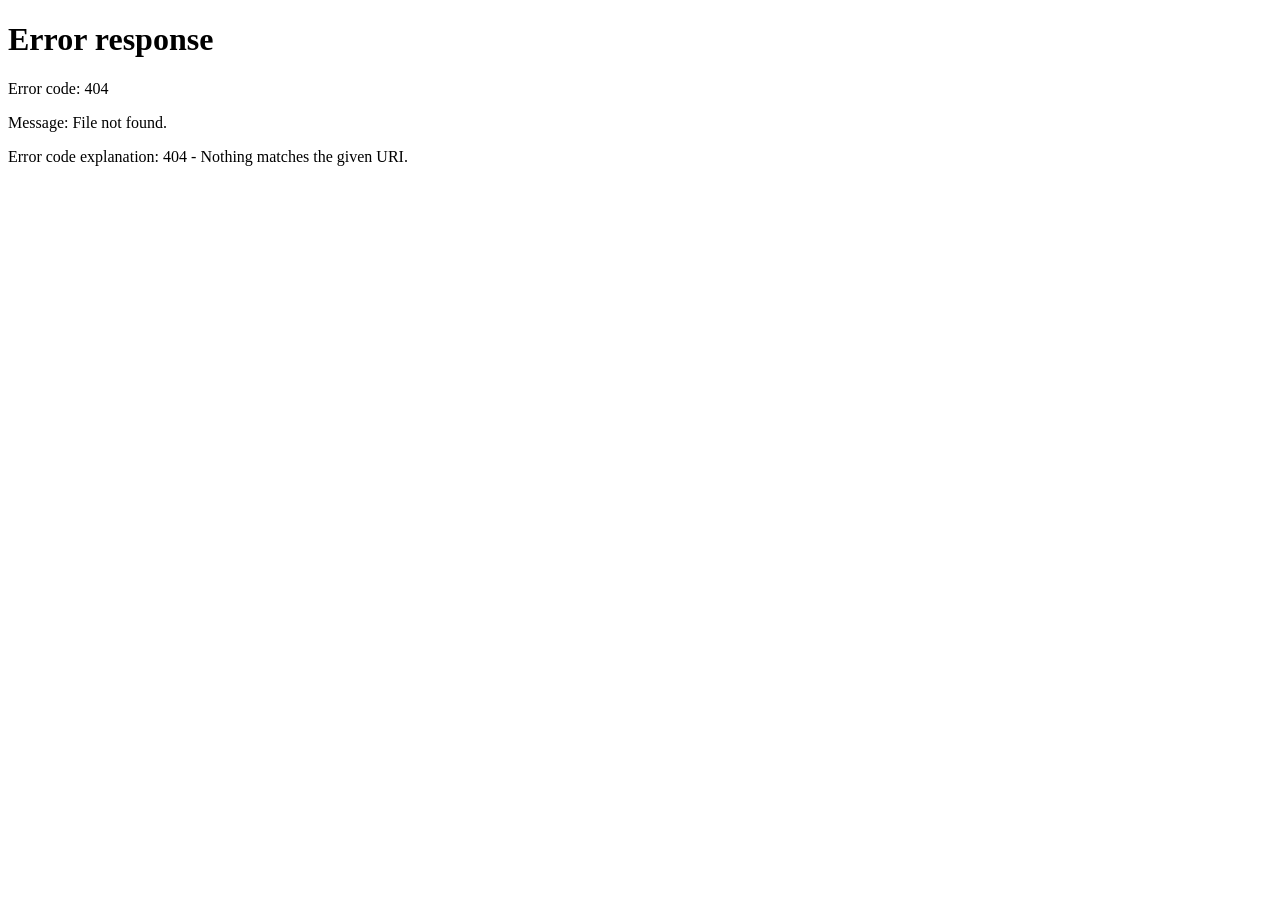
==== commit 21835db0: "Add english version" ====
--- a/site/index.html
+++ b/site/index.html
@@ -11,6 +11,24 @@
   <meta name="robots" content="index, follow, max-image-preview:large" />
   <meta name="theme-color" content="#0c1b2a" />
   <link rel="canonical" href="https://www.miguelanxobastos.org/" />
+  <link rel="alternate" hreflang="es" href="https://www.miguelanxobastos.org/" />
+  <link rel="alternate" hreflang="en" href="https://www.miguelanxobastos.org/en/" />
+  <link rel="alternate" hreflang="x-default" href="https://www.miguelanxobastos.org/" />
+
+  <script>
+    (function() {
+      var savedLang = localStorage.getItem('preferred_language');
+      if (savedLang === 'es') return;
+      if (savedLang === 'en') {
+        window.location.replace('/en/');
+        return;
+      }
+      var browserLang = (navigator.languages && navigator.languages[0]) || navigator.language || '';
+      if (browserLang.toLowerCase().startsWith('en')) {
+        window.location.replace('/en/');
+      }
+    })();
+  </script>
 
   <!-- Open Graph / Twitter -->
   <meta property="og:type" content="website" />
@@ -111,6 +129,7 @@
       <nav aria-label="Principal">
         <a href="#libro" class="nav-link">El libro</a>
         <a href="#sobre" class="nav-link">Sobre él</a>
+        <a href="/en/" class="nav-link" onclick="localStorage.setItem('preferred_language', 'en');" title="English version">EN</a>
         <a href="/conferencias_vol_i/" class="nav-cta">Leer online</a>
       </nav>
     </div>
